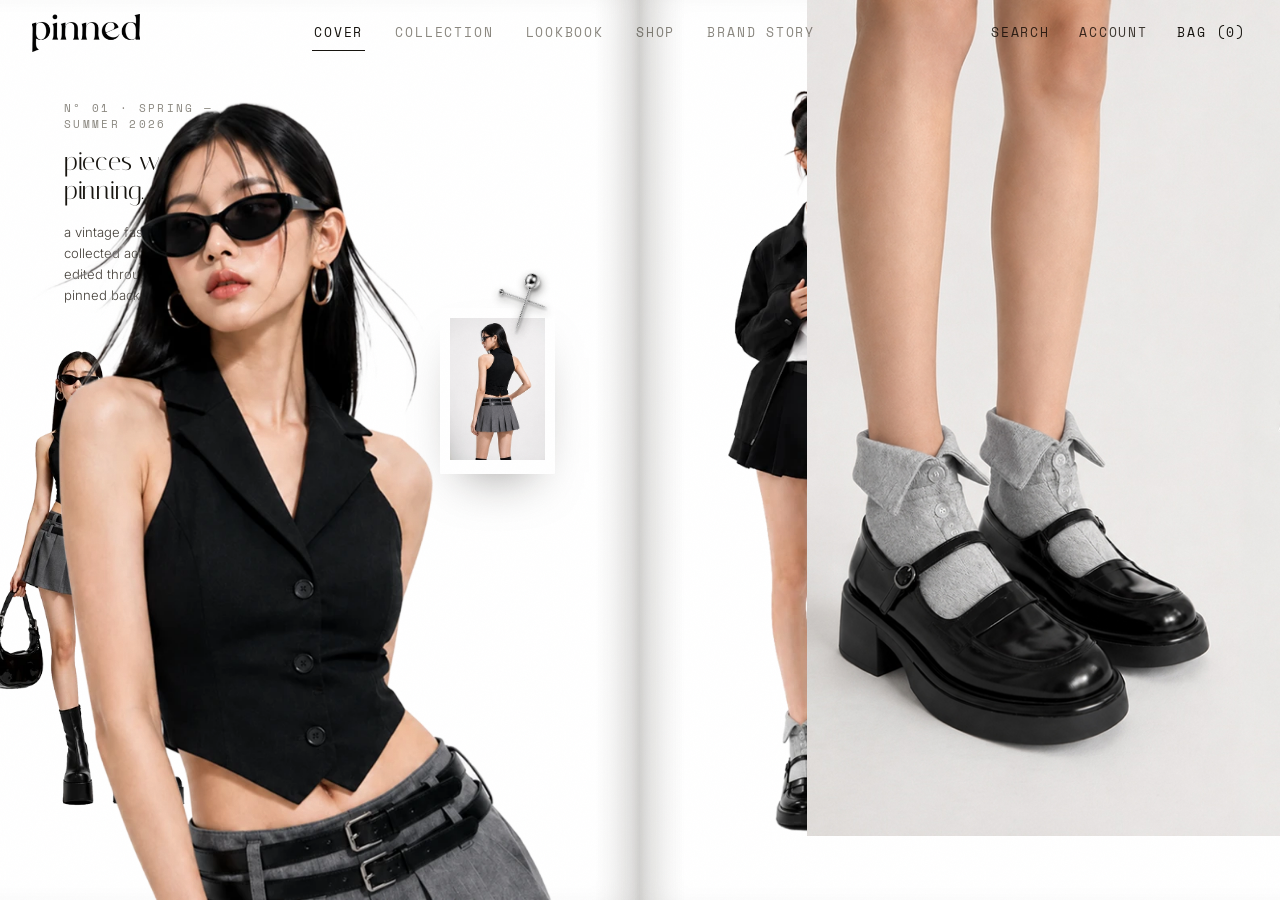
==== index.html @ 7b4a46a8 "Add "cover" GNB item, revert prev/next arrows The real gap: the cover spread (spread 0) had no GNB e" ====
<!DOCTYPE html>
<html lang="en">
<head>
  <meta charset="UTF-8" />
  <meta name="viewport" content="width=device-width, initial-scale=1.0" />
  <title>pinned — pieces worth pinning.</title>
  <meta name="description" content="pinned — a vintage fashion archive, edited for now. a book you flip through." />
  <link rel="preconnect" href="https://fonts.googleapis.com" />
  <link rel="preconnect" href="https://fonts.gstatic.com" crossorigin />
  <link href="https://fonts.googleapis.com/css2?family=Italiana&family=Inter:wght@300;400;500&family=Space+Mono:wght@400;700&display=swap" rel="stylesheet" />
  <link rel="stylesheet" href="assets/css/styles.css" />
</head>
<body>
  <div class="progress" aria-hidden="true"><span id="progressBar"></span></div>

  <!-- masthead -->
  <header class="masthead">
    <a class="wordmark" href="#" id="goCover" aria-label="pinned — home">
      <img src="assets/img/pinned%20logo%201.svg" alt="pinned" />
    </a>
    <nav class="gnb" id="gnb" aria-label="primary">
      <button data-spread="0">cover</button>
      <button data-spread="1">collection</button>
      <button data-spread="2">lookbook</button>
      <button data-spread="3">shop</button>
      <button data-spread="4">brand story</button>
    </nav>
    <div class="mast-right">
      <button class="mast-tool" id="navSearch">search</button>
      <a class="mast-tool" id="navAccount" href="login.html">account</a>
      <button class="mast-tool bag" id="openBoard" aria-haspopup="dialog">bag (<span id="boardCount">0</span>)</button>
    </div>
  </header>

  <!-- =================================================================
       THE BOOK — pages authored here in reading order, then JS builds
       them into flippable leaves (or a vertical stack on small screens).
       ================================================================= -->
  <div class="book-scroll" id="bookScroll">
    <div class="book-stage">
      <div class="book" id="book" aria-label="pinned — flip through the archive"></div>
    </div>
  </div>

  <!-- page source (moved into the book by JS) -->
  <div id="pageSource" hidden>

    <!-- P0 · inside front — now the cover content -->
    <div class="page-face cover">
      <div class="cover-split">
        <div class="cover-left">
          <p class="issue-line" id="issueLine"></p>
          <h1 class="cover-title">pieces worth pinning.</h1>
          <p class="cover-sub">a vintage fashion archive — collected across decades,
            edited through one taste, pinned back down for now.</p>
          <figure class="cover-full-shot">
            <img src="assets/img/p1_model%20shot_full.webp" alt="full look — black halter vest, pleated mini skirt, platform boots" />
          </figure>
        </div>
        <div class="cover-right">
          <figure class="cover-big-shot">
            <img src="assets/img/p1_modelshot_big.webp" alt="new arrival, close up" />
          </figure>
          <figure class="cover-back-shot">
            <img class="cover-back-pin" src="assets/img/pin.webp" alt="" aria-hidden="true" />
            <img src="assets/img/p1%20model%20shot_back.jpg" alt="back view" />
          </figure>
        </div>
      </div>

    </div>

    <!-- P1 · cover — summer collection, companion spread -->
    <div class="page-face cover">
      <div class="mag-stage">
        <figure class="mag-model-shot">
          <img src="assets/img/socks%20model_%201.webp" alt="full look — black jacket, white shirt, pleated shorts, mary jane loafers" />
        </figure>
        <figure class="mag-close-shot">
          <img src="assets/img/socks%20close%20up.jpg" alt="mary jane loafers and collar socks, detail" />
        </figure>
      </div>
    </div>

    <!-- P2 · collection — look 01 -->
    <div class="page-face collection-page">
      <figure class="collection-shot">
        <img src="assets/img/collection%20white.jpg" alt="cream ruffle blouse, black shorts, heart-pattern socks" />
      </figure>
    </div>

    <!-- P3 · collection — look 02 -->
    <div class="page-face collection-page">
      <figure class="collection-shot">
        <img src="assets/img/collection%20red.webp" alt="red cutout top, khaki cargo mini skirt, heart charm" />
      </figure>
    </div>

    <!-- P4 · look picker — hero shot + spec panel + filmstrip -->
    <div class="page-face lookbook-page">
      <div class="lookbook-hero">
        <img id="lookbookHeroImg" src="" alt="" />
      </div>
      <div class="lookbook-info">
        <div class="lookbook-kicker-row">
          <p class="kicker" id="lookbookKicker">look 01</p>
          <img class="lookbook-pin" src="assets/img/pin%202.webp" alt="" aria-hidden="true" />
        </div>
        <h2 class="lookbook-name" id="lookbookName"></h2>
        <hr class="lookbook-rule" />
        <p class="lookbook-desc" id="lookbookDesc"></p>
        <dl class="lookbook-specs">
          <div><dt>color</dt><dd id="lookbookColor"></dd></div>
          <div><dt>fabric</dt><dd id="lookbookFabric"></dd></div>
          <div><dt>size</dt><dd id="lookbookSize"></dd></div>
        </dl>
      </div>
      <div class="lookbook-filmstrip" id="lookbookFilmstrip"></div>
    </div>

    <!-- P5 · every photographed angle, laid out flat, plus the detail crops -->
    <div class="page-face lookbook-angles-page">
      <div class="lookbook-angles-row" id="lookbookAnglesRow"></div>
      <div class="lookbook-details">
        <p class="lookbook-details-heading">details</p>
        <div class="lookbook-details-row" id="lookbookDetailsRow"></div>
      </div>
    </div>

    <!-- P6 · shop — intro, filters, featured piece -->
    <div class="page-face shop-page">
      <h1 class="shop-title">shop</h1>
      <div class="shop-filters" id="shopFilters" role="tablist" aria-label="filter shop"></div>
      <div class="shop-filter-groups" id="shopFilterGroups">
        <div class="shop-filter-group" data-filter="color">
          <button class="shop-filter-group-head" type="button"><span>color</span><span class="shop-filter-toggle">+</span></button>
          <div class="shop-filter-options" id="shopColorOptions"></div>
        </div>
        <div class="shop-filter-group" data-filter="size">
          <button class="shop-filter-group-head" type="button"><span>size</span><span class="shop-filter-toggle">+</span></button>
          <div class="shop-filter-options" id="shopSizeOptions"></div>
        </div>
        <div class="shop-filter-group" data-filter="price">
          <button class="shop-filter-group-head" type="button"><span>price</span><span class="shop-filter-toggle">+</span></button>
          <div class="shop-filter-options" id="shopPriceOptions"></div>
        </div>
      </div>
    </div>

    <!-- P7 · shop grid -->
    <div class="page-face shop-grid-page">
      <div class="shop-grid" id="shopGrid"></div>
      <div class="shop-pagination" id="shopPagination"></div>
    </div>

    <!-- P8 · brand story — photo + pull quote -->
    <div class="page-face story-photo-page">
      <figure class="story-photo">
        <img src="assets/img/brand%20story%20model.webp" alt="pinned — archive, worn honestly" />
      </figure>
    </div>

    <!-- P9 · brand story — copy -->
    <div class="page-face pad">
      <p class="kicker">brand story</p>
      <p class="story-lede">PINNED는 매 시즌 서로 잘 어울리는 아이템을 골라,<br>하나의 룩으로 소개하는 패션 아카이브입니다.</p>
      <p class="story-lede">좋아하는 아이템을 모아,<br>오래 기억하고 싶은 하나의 룩으로 남깁니다.</p>
      <div class="story-tagline">
        <p>A FASHION ARCHIVE.</p>
        <p>PIECES WORTH PINNING.</p>
        <img class="story-tagline-pin" src="assets/img/pin%202.webp" alt="" aria-hidden="true" />
      </div>
    </div>

    <!-- P10 · (reserved) -->
    <div class="page-face pad"></div>

    <!-- P11 · (reserved) -->
    <div class="page-face pad"></div>

  </div>

  <!-- PRODUCT DETAIL OVERLAY -->
  <div class="overlay" id="detailOverlay" role="dialog" aria-modal="true" aria-labelledby="detailName" hidden>
    <div class="overlay-scrim" data-close></div>
    <article class="detail-card">
      <button class="overlay-close" data-close aria-label="close">×</button>
      <div class="detail-plate">
        <figure class="pinned-photo tone-fog" id="detailFigure">
          <div class="plate-fill" id="detailPlate"></div>
          <figcaption id="detailCaption"></figcaption>
        </figure>
      </div>
      <div class="detail-body">
        <p class="detail-house" id="detailHouse"></p>
        <h3 class="detail-name" id="detailName"></h3>
        <p class="detail-era" id="detailEra"></p>
        <p class="detail-note" id="detailNote"></p>
        <dl class="detail-specs" id="detailSpecs"></dl>
        <div class="detail-foot">
          <span class="detail-price" id="detailPrice"></span>
          <div class="detail-actions">
            <button class="cta pin-btn" id="detailPin">pin this piece</button>
            <button class="cta solid" id="detailBuy">buy now</button>
          </div>
        </div>
      </div>
    </article>
  </div>

  <!-- PINNED BOARD SLIDE-OVER -->
  <div class="board-panel" id="boardPanel" role="dialog" aria-modal="true" aria-label="your pinned" hidden>
    <div class="board-scrim" data-board-close></div>
    <aside class="board-sheet">
      <header class="board-header">
        <div>
          <p class="kicker">your pinned</p>
        </div>
        <button class="overlay-close" data-board-close aria-label="close board">×</button>
      </header>
      <div class="board-body" id="boardBody"></div>
      <footer class="board-footer" id="boardFooter"></footer>
    </aside>
  </div>

  <!-- SEARCH DROPDOWN -->
  <div class="search-panel" id="searchPanel" role="dialog" aria-modal="true" aria-label="search" hidden>
    <div class="search-scrim" data-search-close></div>
    <div class="search-sheet">
      <div class="search-inner">
        <div class="search-bar-row">
          <span class="search-icon" aria-hidden="true"><svg viewBox="0 0 24 24"><circle cx="10.5" cy="10.5" r="6.5" /><line x1="15.5" y1="15.5" x2="21" y2="21" /></svg></span>
          <input type="text" id="searchInput" class="search-input" placeholder="search by name, color, category…" autocomplete="off" />
          <button class="search-close" data-search-close aria-label="close search">×</button>
        </div>
        <div class="search-body" id="searchBody"></div>
      </div>
    </div>
  </div>

  <div class="toast" id="toast" role="status" aria-live="polite"></div>

  <script src="assets/js/data.js"></script>
  <script src="assets/js/silhouettes.js"></script>
  <script src="assets/js/app.js"></script>
</body>
</html>
---- assets/css/styles.css ----
/* =====================================================================
   pinned — a fashion archive you flip through
   3D page-turning book · off-white paper · blush + fog · safety pins
   ===================================================================== */

:root {
  --paper:      #ffffff;
  --paper-2:    #ffffff;
  --paper-edge: #ececec;   /* page edge / stack */
  --ink:        #17140f;
  --ink-soft:   #423d36;
  --muted:      #8b8880;
  --hair:       #d8d2c7;
  --blush:      #e7cfc9;
  --blush-deep: #c99e97;
  --fog:        #c8ccce;
  --graphite:   #6f7175;
  --silver:     #c7c9cd;

  --serif: "Italiana", "Didot", "Times New Roman", Georgia, serif;
  --sans: "Inter", system-ui, -apple-system, sans-serif;
  --mono: "Space Mono", ui-monospace, monospace;
  --ease: cubic-bezier(.22, .61, .28, 1);
}

* { box-sizing: border-box; }
html { scroll-behavior: auto; }
body {
  margin: 0;
  background: #ffffff;   /* the desk the book sits on */
  color: var(--ink);
  font-family: var(--sans);
  font-weight: 300;
  line-height: 1.5;
  -webkit-font-smoothing: antialiased;
}
body.mode-flip { overflow: hidden; height: 100vh; }

/* paper grain across the whole desk */
body::before {
  content: ""; position: fixed; inset: 0; pointer-events: none; z-index: 900;
  opacity: .5; mix-blend-mode: multiply;
  background-image: url("data:image/svg+xml,%3Csvg xmlns='http://www.w3.org/2000/svg' width='140' height='140'%3E%3Cfilter id='n'%3E%3CfeTurbulence type='fractalNoise' baseFrequency='.9' numOctaves='2' stitchTiles='stitch'/%3E%3C/filter%3E%3Crect width='100%25' height='100%25' filter='url(%23n)' opacity='.045'/%3E%3C/svg%3E");
}

a { color: inherit; text-decoration: none; }
button { font-family: inherit; cursor: pointer; }

/* ---- shared atoms ------------------------------------------------ */
.kicker { font-family: var(--mono); font-size: .6rem; letter-spacing: .26em; text-transform: uppercase; color: var(--muted); margin: 0 0 .9rem; }
.tagline { font-family: var(--serif); font-style: normal; letter-spacing: .01em; }
.body { font-size: .82rem; line-height: 1.65; color: var(--ink-soft); margin: 0 0 1rem; }
.folio-note { font-family: var(--mono); font-size: .6rem; letter-spacing: .1em; color: var(--blush-deep); margin-top: 1.2rem; }
.colo-line { font-family: var(--mono); font-size: .64rem; letter-spacing: .04em; color: var(--ink-soft); margin: .18rem 0; }
.colo-line.muted { color: var(--muted); }

/* ---- progress hairline + masthead -------------------------------- */
.progress { position: fixed; top: 0; left: 0; right: 0; height: 2px; z-index: 1000; }
.progress span { display: block; height: 100%; width: 0%; background: linear-gradient(90deg, var(--blush-deep), var(--ink)); transition: width .12s linear; }

.masthead {
  position: fixed; top: 0; left: 0; right: 0; z-index: 800;
  display: flex; align-items: center; justify-content: space-between;
  padding: .9rem clamp(1rem, 3vw, 2rem);
  mix-blend-mode: multiply; pointer-events: none;
}
.masthead a, .masthead button { pointer-events: auto; }
.wordmark { display: inline-flex; align-items: center; }
.wordmark img { height: clamp(28px, 3.4vw, 38px); width: auto; display: block; }
/* GNB — one item per spread; active follows the page you're on */
.gnb { display: flex; align-items: center; gap: clamp(1rem, 2.2vw, 2rem); }
.gnb button {
  font-family: var(--mono); font-size: .8rem; letter-spacing: .14em; text-transform: uppercase;
  background: none; border: none; padding: 8px 2px; color: var(--muted); cursor: pointer;
  border-bottom: 1px solid transparent; transition: color .3s, border-color .3s;
}
.gnb button:hover { color: var(--ink); }
.gnb button.active { color: var(--ink); border-color: var(--ink); }
.mast-right { display: flex; align-items: center; gap: clamp(1rem, 2vw, 1.8rem); }
.mast-tool {
  font-family: var(--mono); font-size: .8rem; letter-spacing: .14em; text-transform: uppercase;
  background: none; border: none; padding: 8px 2px; color: var(--ink-soft); cursor: pointer;
  border-bottom: 1px solid transparent; transition: color .3s, border-color .3s;
}
.mast-tool:hover { color: var(--ink); }
.mast-tool.bag { color: var(--ink); }
.board-count { font-variant-numeric: tabular-nums; }

/* =====================================================================
   BOOK — sticky stage + tall scroll track drive the page turns
   ===================================================================== */
.book-scroll { position: relative; width: 100%; }
.book-stage {
  position: sticky; top: 0; height: 100vh;
  display: grid; place-items: center;
  padding: 0;
}
.book {
  position: relative;
  width: 100vw;
  height: 100vh;
  perspective: 3000px;
  transform-style: preserve-3d;
}
/* spine gutter down the centre of the full-bleed spread */
.book::after {
  content: ""; position: absolute; top: 0; bottom: 0; left: 50%; width: 90px;
  transform: translateX(-50%); z-index: 60; pointer-events: none;
  background: linear-gradient(90deg, transparent, rgba(80,72,60,.07) 42%, rgba(80,72,60,.11) 50%, rgba(80,72,60,.07) 58%, transparent);
}

/* base pages sit under the leaves */
.page-base {
  position: absolute; top: 0; height: 100%; width: 50%;
  background: var(--paper); overflow: hidden; z-index: 1;
}
.page-base.left { left: 0; box-shadow: inset -30px 0 44px -34px rgba(23,20,15,.3); }
.page-base.right { right: 0; box-shadow: inset 30px 0 44px -34px rgba(23,20,15,.3); }

/* a leaf = one sheet with a front and a back, hinged at the spine */
.leaf {
  position: absolute; top: 0; left: 50%; width: 50%; height: 100%;
  transform-origin: left center;
  transform-style: preserve-3d;
  will-change: transform;
  --f: 0;
}
.leaf-face {
  position: absolute; inset: 0;
  background: var(--paper);
  overflow: hidden;
  backface-visibility: hidden;
}
.leaf-face.front { box-shadow: inset 30px 0 44px -34px rgba(23,20,15,.28); z-index: 2; }
.leaf-face.back  { transform: rotateY(180deg); box-shadow: inset -30px 0 44px -34px rgba(23,20,15,.28); }
/* shading that deepens while a page is mid-turn */
.leaf-face::after {
  content: ""; position: absolute; inset: 0; pointer-events: none; z-index: 40;
  background: linear-gradient(90deg, rgba(23,20,15,.32), transparent 34%);
}
.leaf-face.front::after { opacity: var(--f); }
.leaf-face.back::after  { background: linear-gradient(-90deg, rgba(23,20,15,.28), transparent 34%); opacity: calc(1 - var(--f)); }

/* =====================================================================
   PAGE CONTENT
   ===================================================================== */
.page-face {
  position: relative; width: 100%; height: 100%;
  padding: clamp(2rem, 5vw, 5rem) clamp(2rem, 5vw, 5.5rem);
  display: flex; flex-direction: column; justify-content: center;
}
.page-face.pad { justify-content: center; }
/* keep copy from stretching across a full half-screen page */
.page-face.pad > * { max-width: 34rem; }
.body, .cover-sub, .lede { max-width: 42ch; }

/* collection — full-bleed look photo, one per page.
   flush to the outer screen edge; a small inset only on the spine side
   so the photo doesn't crowd the book's centre fold. */
.page-face.collection-page { padding: 0; justify-content: flex-start; }
.collection-shot { margin: 0; width: 100%; height: 100%; overflow: hidden; }
.collection-shot img { width: 100%; height: 100%; object-fit: cover; object-position: center 15%; display: block; }

.page-base.right .collection-page,
.leaf-face.front .collection-page { padding-left: clamp(2rem, 6vw, 4rem); }
.page-base.left .collection-page,
.leaf-face.back .collection-page { padding-right: clamp(1rem, 3vw, 2.25rem); }

/* imprint (inside front) */
.imprint { justify-content: center; align-items: flex-start; gap: .5rem; }
.imprint-mark { margin-bottom: 1.4rem; position: relative; height: 30px; }
.imprint-lede { font-family: var(--serif); font-size: clamp(1.6rem, 3vw, 2.3rem); line-height: 1.1; margin: .6rem 0 1.4rem; }

/* cover */
.cover { justify-content: flex-start; padding-top: calc(clamp(2rem, 5vw, 5rem) + 1.3rem); }
.issue-line { font-family: var(--mono); font-size: .66rem; letter-spacing: .22em; text-transform: uppercase; color: var(--muted); margin: 0 0 .9rem; }
.cover-title { font-family: var(--serif); font-style: normal; font-weight: 400; font-size: clamp(1.7rem, 2.8vw, 2.3rem); line-height: 1.15; letter-spacing: -.01em; margin: 0; }
.tagline { font-size: clamp(.95rem, 1.4vw, 1.1rem); color: var(--ink-soft); }
.cover .tagline { margin: .4rem 0 1rem; }
.cover-sub { max-width: 34ch; color: var(--ink-soft); line-height: 1.6; font-size: .82rem; margin: 1rem 0 1.2rem; }
.cover-stage { margin: 1rem 0 1.6rem; min-height: 0; }
.cover-turn { font-family: var(--mono); font-size: .64rem; letter-spacing: .18em; text-transform: uppercase; color: var(--ink); }

/* left cover page — text + full look on the left, big close-up + back view on the right */
.cover-split { display: flex; gap: 1.2rem; flex: 1; min-height: 0; margin-top: 1rem; }
.cover-left { display: flex; flex-direction: column; width: 34%; flex: none; min-height: 0; }
.cover-left .cover-title { font-size: clamp(1.4rem, 2vw, 1.8rem); }
.cover-left .cover-full-shot { margin-top: 1rem; margin-left: -6rem; flex: 1; min-height: 0; align-self: flex-start; width: auto; aspect-ratio: 315 / 662; }
.cover-full-shot img { width: 100%; height: 100%; object-fit: cover; display: block; }

.cover-right { position: relative; flex: 1; min-height: 0; min-width: 0; display: flex; justify-content: flex-end; }
.cover-big-shot {
  z-index: 7; flex: 0 1 auto; width: auto; aspect-ratio: 646 / 995;
  height: calc(100% + clamp(2rem, 5vw, 5rem));
  margin: 0 calc(-1 * clamp(2rem, 5vw, 5.5rem) + 5.5rem) calc(-1 * clamp(2rem, 5vw, 5rem)) 0;
}
.cover-big-shot img { width: 100%; height: 100%; object-fit: cover; object-position: center top; display: block; }

.cover-back-shot {
  position: absolute; z-index: 6; top: 26%; right: -6%; width: 36%;
  background: #fff; padding: 10px 10px 14px; border-radius: 1px;
  box-shadow: 0 24px 50px -26px rgba(23,20,15,.5);
}
.cover-back-shot img { width: 100%; height: auto; display: block; }
.cover-back-shot img.cover-back-pin {
  position: absolute; z-index: 1; top: -2rem; left: 73%; width: 3rem; height: auto;
  transform: translateX(-50%) rotate(-14deg);
  filter: drop-shadow(0 4px 4px rgba(23,20,15,.45));
}

/* right-page companion spread — "summer collection" */
.mag-stage {
  position: relative; flex: 1; min-height: 0; min-width: 0;
  margin-top: calc(-1 * (clamp(2rem, 5vw, 5rem) + 1.3rem));
  display: flex; align-items: flex-end; gap: 1.6rem;
}
.mag-model-shot { margin: 0 0 0 1.5rem; height: 100%; min-height: 0; width: auto; aspect-ratio: 250 / 867; flex: none; }
.mag-model-shot img { width: 90%; height: 100%; object-fit: contain; object-position: bottom; display: block; }
.mag-close-shot {
  position: absolute; z-index: 2; top: 0; right: calc(-1 * clamp(2rem, 5vw, 5.5rem)); margin: 0;
  height: 100%; min-height: 0; width: auto; aspect-ratio: 491 / 867;
}
.mag-close-shot img { width: 100%; height: 100%; object-fit: cover; object-position: top; display: block; }

.tagline.big { font-size: clamp(2rem, 4.6vw, 3.4rem); line-height: 1.02; font-style: normal; }
.tagline.big em { font-style: normal; color: var(--blush-deep); }

/* manifesto */
.lede { font-family: var(--serif); font-size: clamp(1.3rem, 2.8vw, 2rem); line-height: 1.15; font-weight: 400; margin: 0 0 1.1rem; }
.page-head { font-family: var(--serif); font-weight: 400; font-size: clamp(1.35rem, 2.8vw, 2rem); line-height: 1.12; margin: 0 0 1rem; max-width: 16ch; }
.keywords { list-style: none; padding: 0; margin: 1.2rem 0 0; display: flex; flex-wrap: wrap; gap: .4rem; }
.keywords li { font-family: var(--mono); font-size: .58rem; letter-spacing: .1em; text-transform: uppercase; color: var(--ink-soft); border: 1px solid var(--hair); border-radius: 100px; padding: .3rem .6rem; }
.look-legend { font-family: var(--mono); font-size: .6rem; letter-spacing: .08em; color: var(--muted); display: flex; align-items: center; gap: .5rem; margin-top: 1.4rem; }
.dot-legend { width: 9px; height: 9px; border-radius: 50%; background: var(--blush-deep); box-shadow: 0 0 0 4px rgba(201,158,151,.25); }

/* =====================================================================
   PLATES (silhouette "photos")
   ===================================================================== */
.pinned-photo { position: relative; margin: 0; border-radius: 2px; overflow: hidden; aspect-ratio: 3/4; background: var(--fog); box-shadow: 0 18px 44px -26px rgba(23,20,15,.5); }
.pinned-photo.full { aspect-ratio: auto; height: 100%; }
.plate-fill { position: absolute; inset: 0; display: grid; place-items: center; }
.plate-svg { width: 76%; height: 84%; }
.plate-svg path, .plate-svg rect { fill: currentColor; }

/* real product photography, where we have it */
.photo-real { background: var(--paper); }
.pinned-photo.photo-real::after { display: none; }
.plate-fill.photo img { position: absolute; inset: 0; width: 100%; height: 100%; object-fit: contain; display: block; }
.pinned-photo.photo-real.full .plate-fill.photo img { object-fit: contain; object-position: center center; }

.tone-blush   { background: linear-gradient(150deg, #f3e2de, #e7cfc9 60%, #d9b7b0); color: #b98d86; }
.tone-fog     { background: linear-gradient(150deg, #dfe2e3, #c8ccce 60%, #aeb3b6); color: #7d8286; }
.tone-graphite{ background: linear-gradient(150deg, #b9bbbd, #8f9295 55%, #63666a); color: #3f4246; }
.tone-ink     { background: linear-gradient(150deg, #4c4a49, #262523 55%, #131211); color: #0b0a09; }

.pinned-photo::after {
  content: ""; position: absolute; inset: 0; pointer-events: none; z-index: 2;
  background: radial-gradient(120% 90% at 30% 12%, rgba(255,255,255,.28), transparent 55%);
  mix-blend-mode: screen;
}
.pinned-photo figcaption {
  position: absolute; left: 9px; bottom: 8px; z-index: 5;
  font-family: var(--mono); font-size: .56rem; letter-spacing: .03em; color: var(--paper-2);
  background: rgba(23,20,15,.42); backdrop-filter: blur(2px); padding: 3px 6px; border-radius: 2px; max-width: 88%;
}

/* plates page (two stacked) */
.plates-page { padding: clamp(1.4rem, 3vw, 2.4rem); }
.plates-page .pinned-photo { position: absolute; }
.plates-page .pinned-photo:first-of-type { width: 58%; top: 12%; left: 10%; }
.plates-page .pinned-photo.offset { width: 50%; right: 8%; bottom: 10%; z-index: 4; }

/* lookbook-page: hero shot + spec panel + filmstrip picker */
.lookbook-page {
  position: relative; padding: clamp(1.2rem, 2.6vw, 2rem);
  display: grid; grid-template-columns: 1.15fr 1fr; grid-template-rows: 1fr clamp(300px, 42vh, 430px);
  column-gap: clamp(1rem, 3vw, 2rem); row-gap: 1rem;
}
.lookbook-hero { grid-column: 1; grid-row: 1; position: relative; min-height: 0; display: flex; align-items: center; justify-content: center; }
.lookbook-hero img { height: 100%; width: auto; max-width: 100%; object-fit: contain; }

.lookbook-info { grid-column: 2; grid-row: 1; display: flex; flex-direction: column; justify-content: center; gap: 1.1rem; padding: 0 .4rem 0 0; }
.lookbook-kicker-row { display: flex; align-items: center; gap: .5rem; }
.lookbook-info .kicker { margin: 0; font-size: .72rem; }
.lookbook-kicker-row img.lookbook-pin { width: 2.6rem; height: auto; max-width: none; transform: rotate(-12deg); filter: drop-shadow(0 2px 3px rgba(23,20,15,.3)); pointer-events: none; }
.lookbook-name { font-family: var(--serif); font-style: normal; font-weight: 400; font-size: clamp(2.1rem, 4vw, 2.8rem); line-height: 1.12; color: var(--ink); margin: 0; }
.lookbook-rule { border: none; border-top: 1px solid var(--hair); margin: 0; width: 3rem; }
.lookbook-desc { font-size: 1rem; line-height: 1.7; color: var(--ink-soft); max-width: 36ch; margin: 0; }
.lookbook-specs { display: flex; flex-direction: column; gap: .6rem; margin: 0; }
.lookbook-specs > div { display: flex; gap: .8rem; align-items: baseline; }
.lookbook-specs dt { font-family: var(--mono); font-size: .64rem; letter-spacing: .16em; text-transform: uppercase; color: var(--muted); width: 4.4rem; flex: none; margin: 0; }
.lookbook-specs dd { font-family: var(--mono); font-size: .76rem; letter-spacing: .06em; text-transform: uppercase; color: var(--ink-soft); margin: 0; }
.lookbook-filmstrip { grid-column: 1 / -1; grid-row: 2; display: flex; gap: .6rem; min-height: 0; }
.lookbook-filmstrip-item {
  flex: 1; position: relative; height: 100%; padding: 0; overflow: hidden; cursor: pointer;
  background: none; border: none; transition: opacity .25s;
  opacity: .55;
}
.lookbook-filmstrip-item:hover { opacity: .8; }
.lookbook-filmstrip-item.is-active { opacity: 1; }
.lookbook-filmstrip-item img { width: 100%; height: 100%; object-fit: contain; object-position: center 6%; display: block; }
.lookbook-filmstrip-num {
  position: absolute; top: 28%; left: 6px; z-index: 2;
  font-family: var(--mono); font-size: .68rem; letter-spacing: .06em; color: var(--ink-soft);
}

/* lookbook-angles-page: every photographed angle laid out flat, no drag */
.lookbook-angles-page { display: flex; flex-direction: column; padding: clamp(1.2rem, 2.6vw, 2rem); gap: 1rem; }
.lookbook-angles-row { flex: 1; display: flex; min-height: 0; }
.lookbook-angle-item {
  flex: 1; min-width: 0; display: flex; flex-direction: column; align-items: center; justify-content: flex-end;
  padding: 0 .3rem;
}
.lookbook-angle-item img { max-height: 92%; width: auto; max-width: 100%; object-fit: contain; margin-bottom: .6rem; }
.lookbook-angle-label { font-family: var(--mono); font-size: .6rem; letter-spacing: .14em; text-transform: uppercase; color: var(--muted); }

/* detail crops — zoomed-in reframes of the same photos (no separate
   macro shoot yet), one small square per garment detail */
.lookbook-details { display: flex; flex-direction: column; gap: .7rem; }
.lookbook-details-heading {
  font-family: var(--mono); font-size: .6rem; letter-spacing: .16em; text-transform: uppercase;
  color: var(--muted); margin: 0; border-top: 1px solid var(--hair); padding-top: .9rem;
}
.lookbook-details-row { display: flex; gap: .7rem; }
.lookbook-detail-item { flex: 1; min-width: 0; display: flex; flex-direction: column; gap: .4rem; }
.lookbook-detail-crop { position: relative; aspect-ratio: 1/1; overflow: hidden; background: var(--paper-edge); }
.lookbook-detail-crop img { position: absolute; width: 100%; height: 100%; object-fit: cover; }
.lookbook-detail-label { font-family: var(--sans); font-size: .74rem; letter-spacing: .01em; color: var(--ink); text-align: center; }

/* caption deliberately breaks past the photo frame's edge, overlapping the boundary */
.hero-vcaption.break-frame {
  position: static; z-index: 9; margin: 0 0 0 -3.5rem; align-self: flex-start;
  writing-mode: vertical-rl; text-orientation: mixed;
  font-family: var(--serif); font-style: normal; font-weight: 400;
  font-size: .88rem; line-height: 1.45; letter-spacing: .01em;
  color: rgba(23, 20, 15, .82);
  background: none; padding: 0; max-width: none;
  pointer-events: none;
}


/* =====================================================================
   BRAND STORY spread
   ===================================================================== */
.story-photo-page { padding: clamp(1.2rem, 2.6vw, 2rem); }
.story-photo { flex: 1; min-height: 0; margin: 0; }
.story-photo img { width: 100%; height: 100%; object-fit: cover; object-position: center 25%; display: block; }
.story-lede { font-family: var(--serif); font-size: 1.4rem; color: var(--ink-soft); line-height: 1.5; margin: 0 0 1.8rem; max-width: 34ch; }
.story-tagline { position: relative; margin: 1rem 0 1.8rem; width: fit-content; }
.story-tagline p {
  font-family: var(--mono); font-size: 1.05rem; letter-spacing: .08em; text-transform: uppercase;
  color: var(--ink); margin: 0 0 .35rem;
}
.story-tagline-pin { position: absolute; right: -46px; bottom: -14px; width: 64px; height: auto; transform: rotate(-14deg); }

/* =====================================================================
   SHOP — left page (intro, filters, featured piece)
   ===================================================================== */
.shop-page { display: flex; flex-direction: column; padding: clamp(1.2rem, 2.6vw, 2rem); }
.shop-title { font-family: var(--sans); font-weight: 600; font-size: clamp(1.8rem, 3.4vw, 2.4rem); letter-spacing: .02em; text-transform: uppercase; margin: 1.4rem 0 1.2rem; }

.shop-filters { display: flex; flex-direction: column; gap: .55rem; }
.shop-filter {
  display: flex; justify-content: space-between; align-items: center; width: 100%;
  background: none; border: none; padding: .3rem 0; cursor: pointer; text-align: left;
  font-family: var(--sans); font-size: .9rem; letter-spacing: .04em; text-transform: uppercase; color: var(--ink-soft);
}
.shop-filter .count { font-family: var(--mono); color: var(--muted); }
.shop-filter.active { color: var(--ink); font-weight: 600; }
.shop-filter:hover { color: var(--ink); }

.shop-filter-groups { display: flex; flex-direction: column; margin-top: 1.3rem; border-top: 1px solid var(--hair); }
.shop-filter-group { border-bottom: 1px solid var(--hair); }
.shop-filter-group-head {
  display: flex; justify-content: space-between; align-items: center; width: 100%;
  background: none; border: none; padding: .75rem 0; cursor: pointer;
  font-family: var(--mono); font-size: .78rem; letter-spacing: .1em; text-transform: uppercase; color: var(--ink-soft);
}
.shop-filter-group-head:hover { color: var(--ink); }
.shop-filter-group.open .shop-filter-group-head { color: var(--ink); }
.shop-filter-options { max-height: 0; overflow: hidden; transition: max-height .45s var(--ease); }
.shop-filter-options-inner { display: flex; flex-direction: column; gap: .5rem; padding-bottom: .8rem; }
.shop-filter-option {
  display: flex; align-items: center; gap: .6rem; cursor: pointer;
  font-family: var(--sans); font-size: .82rem; letter-spacing: .02em; color: var(--ink-soft);
}
.shop-filter-option:hover { color: var(--ink); }
.shop-filter-option input { accent-color: var(--ink); width: .9rem; height: .9rem; cursor: pointer; }

/* =====================================================================
   SHOP — right page (grid)
   ===================================================================== */
.shop-grid-page { display: flex; flex-direction: column; padding: clamp(1.2rem, 2.6vw, 2rem); }

.shop-grid { flex: 1; display: grid; grid-template-columns: repeat(2, 1fr); grid-template-rows: repeat(2, 1fr); gap: 2.2rem 1.8rem; min-height: 0; margin-top: 1.4rem; }
.shop-pagination { display: flex; justify-content: center; align-items: center; gap: .9rem; margin-top: 1rem; }
.shop-page-btn {
  font-family: var(--mono); font-size: .68rem; letter-spacing: .04em; background: none; border: none;
  color: var(--muted); cursor: pointer; padding: .2rem .1rem;
}
.shop-page-btn.active { color: var(--ink); font-weight: 600; text-decoration: underline; text-underline-offset: 3px; }
.shop-page-btn:hover { color: var(--ink); }
.shop-page-btn[disabled] { opacity: .3; cursor: default; }
.shop-item {
  position: relative; height: 100%; min-height: 0; display: flex; flex-direction: column;
  cursor: pointer; background: none; border: none; padding: 0; text-align: left; transition: transform .35s var(--ease);
}
.shop-item:hover { transform: translateY(-3px); }
.shop-item .pinned-photo { flex: 1; min-height: 0; aspect-ratio: auto; background: var(--paper-edge); box-shadow: none; border-radius: 0; }
.shop-item .pinned-photo .plate-fill { inset: 6%; }
.shop-item-meta { flex: none; margin-top: .5rem; }
.shop-item-name { font-family: var(--mono); font-size: .68rem; letter-spacing: .06em; text-transform: uppercase; color: var(--ink); margin: 0 0 .2rem; }
.shop-item-price { font-family: var(--mono); font-size: .68rem; color: var(--ink-soft); margin: 0; }
.shop-item-pin {
  position: absolute; top: 8px; right: 8px; z-index: 7; width: 40px; height: 40px; border-radius: 50%;
  background: rgba(244,241,234,.9); border: none; display: grid; place-items: center;
  color: var(--ink-soft); transition: all .25s var(--ease);
}
.shop-item-pin img { width: 26px; height: 26px; display: block; object-fit: contain; }
.shop-item-pin:hover { transform: scale(1.1); }

/* =====================================================================
   CTA buttons
   ===================================================================== */
.cta { font-family: var(--mono); font-size: .6rem; letter-spacing: .14em; text-transform: uppercase; background: transparent; color: var(--ink); border: 1px solid var(--ink); border-radius: 100px; padding: .6rem 1rem; transition: all .28s var(--ease); align-self: flex-start; }
.cta:hover { background: var(--ink); color: var(--paper); }
.cta.solid { background: var(--ink); color: var(--paper); }
.cta.solid:hover { background: var(--ink-soft); }
.cta.feature-cta { margin-top: .4rem; }
.cta.pin-btn.pinned { background: var(--blush); border-color: var(--blush-deep); color: var(--ink); }

/* =====================================================================
   OVERLAY + BOARD + TOAST (shared, viewport-fixed)
   ===================================================================== */
.overlay { position: fixed; inset: 0; z-index: 1100; display: grid; place-items: center; padding: 1.2rem; }
.overlay[hidden] { display: none; }
.overlay-scrim { position: absolute; inset: 0; background: rgba(23,20,15,.5); backdrop-filter: blur(4px); }
.detail-card { position: relative; z-index: 2; width: min(860px, 96vw); max-height: 92vh; overflow: auto; background: var(--paper-2); border-radius: 4px; display: grid; grid-template-columns: .85fr 1.15fr; box-shadow: 0 40px 100px -30px rgba(0,0,0,.6); animation: rise .5s var(--ease); }
@keyframes rise { from { opacity: 0; transform: translateY(20px); } to { opacity: 1; transform: none; } }
.overlay-close { position: absolute; top: 10px; right: 12px; z-index: 5; width: 34px; height: 34px; border-radius: 50%; background: rgba(244,241,234,.8); border: none; font-size: 1.3rem; line-height: 1; color: var(--ink); }
.overlay-close:hover { background: var(--ink); color: var(--paper); }
.detail-plate { padding: 1.2rem; }
.detail-plate .pinned-photo { aspect-ratio: 3/4; height: 100%; }
.detail-body { padding: clamp(1.4rem, 3vw, 2.4rem); display: flex; flex-direction: column; }
.detail-house { font-family: var(--mono); font-size: .68rem; letter-spacing: .16em; text-transform: uppercase; color: var(--ink-soft); margin: 0 0 .5rem; }
.detail-name { font-family: var(--serif); font-weight: 400; font-size: clamp(1.5rem, 3vw, 2.1rem); margin: 0 0 .3rem; line-height: 1.1; }
.detail-era { font-family: var(--mono); font-size: .76rem; color: var(--ink-soft); margin: 0 0 1.2rem; }
.detail-note { font-family: var(--serif); font-style: normal; font-size: 1rem; color: var(--ink-soft); line-height: 1.6; margin: 0 0 1.4rem; max-width: 42ch; }
.detail-specs { display: grid; grid-template-columns: auto 1fr; gap: .4rem 1rem; margin: 0 0 1.6rem; }
.detail-specs dt { font-family: var(--mono); font-size: .68rem; letter-spacing: .1em; text-transform: uppercase; color: var(--ink-soft); }
.detail-specs dd { margin: 0; font-size: .92rem; color: var(--ink); }
.detail-foot { margin-top: auto; display: flex; justify-content: space-between; align-items: center; gap: 1rem; flex-wrap: wrap; padding-top: 1rem; border-top: 1px solid var(--hair); }
.detail-price { font-family: var(--mono); font-weight: 700; font-size: 1.5rem; letter-spacing: -.01em; color: var(--ink); }
.detail-actions { display: flex; gap: .6rem; }

.board-panel { position: fixed; inset: 0; z-index: 1200; }
.board-panel[hidden] { display: none; }
.board-scrim { position: absolute; inset: 0; background: rgba(23,20,15,.5); backdrop-filter: blur(4px); }
.board-sheet { position: absolute; top: 0; right: 0; bottom: 0; width: min(440px, 92vw); background: var(--paper); box-shadow: -30px 0 80px -30px rgba(0,0,0,.5); display: flex; flex-direction: column; animation: slideIn .45s var(--ease); }
@keyframes slideIn { from { transform: translateX(100%); } to { transform: none; } }
.board-header { display: flex; justify-content: space-between; align-items: flex-start; padding: 1.6rem 1.6rem 1.2rem; border-bottom: 1px solid var(--hair); }
.board-header .overlay-close { position: static; }
.board-body { flex: 1; overflow-y: auto; padding: 1.2rem 1.6rem; }
.board-footer { padding: 1.2rem 1.6rem; border-top: 1px solid var(--hair); }
.board-empty { text-align: center; color: var(--muted); font-family: var(--mono); font-size: .74rem; padding: 3rem 1rem; line-height: 1.8; }
.board-row { display: grid; grid-template-columns: 64px 1fr auto; gap: 1rem; align-items: start; padding: 1rem 0; border-bottom: 1px solid var(--hair); }
.board-thumb { width: 64px; aspect-ratio: 3/4; border-radius: 2px; overflow: hidden; position: relative; }
.board-info h4 { font-family: var(--serif); font-weight: 400; font-size: 1.05rem; margin: 0 0 .3rem; }
.board-info p { font-family: var(--mono); font-size: .74rem; letter-spacing: .04em; text-transform: uppercase; color: var(--ink-soft); margin: 0; }
.board-info .board-meta { margin-bottom: .6rem; }
.board-qty { display: flex; align-items: center; gap: .7rem; }
.qty-btn {
  width: 26px; height: 26px; border-radius: 50%; border: 1px solid var(--hair); background: none;
  color: var(--ink); font-family: var(--mono); font-size: .9rem; line-height: 1; display: grid; place-items: center;
}
.qty-btn:hover { border-color: var(--ink); }
.qty-val { font-family: var(--mono); font-size: .85rem; color: var(--ink); min-width: 1.2ch; text-align: center; }
.board-row-side { display: flex; flex-direction: column; align-items: flex-end; gap: .6rem; }
.board-row-side .bprice { font-family: var(--mono); font-weight: 700; font-size: 1rem; color: var(--ink); margin: 0; }
.board-remove { background: none; border: none; color: var(--ink-soft); font-size: .72rem; font-family: var(--mono); letter-spacing: .04em; text-transform: uppercase; text-decoration: underline; text-underline-offset: 3px; }
.board-remove:hover { color: var(--ink); }

.board-summary { margin-bottom: 1rem; }
.board-summary-row {
  display: flex; justify-content: space-between; font-family: var(--mono); font-size: .8rem;
  letter-spacing: .02em; text-transform: uppercase; color: var(--ink-soft); padding: .3rem 0;
}
.board-total { display: flex; justify-content: space-between; align-items: baseline; margin: .6rem 0 1rem; padding-top: .8rem; border-top: 1px solid var(--hair); }
.board-total .lbl { font-family: var(--mono); font-size: .72rem; letter-spacing: .1em; text-transform: uppercase; color: var(--muted); }
.board-total .val { font-family: var(--mono); font-weight: 700; font-size: 1.4rem; color: var(--ink); }
.board-continue {
  display: block; width: 100%; text-align: center; margin-top: .8rem; background: none; border: none;
  font-family: var(--mono); font-size: .74rem; letter-spacing: .04em; text-transform: uppercase;
  color: var(--ink-soft); text-decoration: underline; text-underline-offset: 3px;
}
.board-continue:hover { color: var(--ink); }
.login-card .board-continue { margin-top: 1.6rem; }

/* =====================================================================
   SEARCH dropdown
   ===================================================================== */
.search-panel { position: fixed; inset: 0; z-index: 1200; }
.search-panel[hidden] { display: none; }
.search-scrim { position: absolute; inset: 0; background: rgba(23,20,15,.5); backdrop-filter: blur(4px); }
.search-sheet {
  position: absolute; top: 0; left: 0; right: 0; max-height: 88vh; overflow-y: auto;
  background: var(--paper); box-shadow: 0 30px 80px -30px rgba(0,0,0,.5); animation: slideDown .35s var(--ease);
}
@keyframes slideDown { from { transform: translateY(-14px); opacity: 0; } to { transform: none; opacity: 1; } }
.search-inner { max-width: 960px; margin: 0 auto; padding: 1.4rem 1.6rem 2.4rem; }
.search-bar-row { display: flex; align-items: center; gap: .8rem; border-bottom: 1px solid var(--ink); padding-bottom: .7rem; }
.search-icon { flex: none; display: grid; place-items: center; color: var(--ink-soft); }
.search-icon svg { width: 19px; height: 19px; fill: none; stroke: currentColor; stroke-width: 1.8; stroke-linecap: round; }
.search-input { flex: 1; border: none; background: none; padding: .3rem 0; font-family: var(--serif); font-size: 1.4rem; color: var(--ink); }
.search-input::placeholder { color: var(--muted); font-family: var(--sans); font-size: 1rem; }
.search-input:focus { outline: none; }
.search-close {
  flex: none; position: static; width: 30px; height: 30px; border-radius: 50%;
  background: none; border: none; font-size: 1.2rem; line-height: 1; color: var(--ink-soft);
  display: grid; place-items: center; transition: all .2s var(--ease);
}
.search-close:hover { color: var(--ink); background: var(--paper-edge); }
.search-body { padding-top: 1.4rem; }
.search-count { font-family: var(--mono); font-size: .62rem; letter-spacing: .1em; text-transform: uppercase; color: var(--muted); margin: 0 0 1rem; }
.search-results-grid { display: grid; grid-template-columns: repeat(auto-fill, minmax(150px, 1fr)); gap: 1.6rem 1.2rem; }
.search-result { appearance: none; background: none; border: none; padding: 0; width: 100%; text-align: left; cursor: pointer; font: inherit; color: inherit; display: flex; flex-direction: column; gap: .5rem; }
.search-result:hover .search-result-name { text-decoration: underline; text-underline-offset: 3px; }
.search-result-photo { aspect-ratio: 3/4; background: var(--paper-edge); box-shadow: none; border-radius: 2px; }
.search-result-photo .plate-fill { inset: 6%; }
.search-result-name { font-family: var(--mono); font-size: .68rem; letter-spacing: .04em; text-transform: uppercase; color: var(--ink); margin: 0; }
.search-result-price { font-family: var(--mono); font-size: .68rem; color: var(--ink-soft); margin: 0; }

/* =====================================================================
   ACCOUNT / LOGIN
   ===================================================================== */
.login-page-main { min-height: 100vh; display: flex; align-items: center; justify-content: center; padding: 6rem 1.5rem 3rem; }
.login-card {
  position: relative; z-index: 2; width: min(400px, 92vw); background: var(--paper-2);
  border-radius: 4px; padding: clamp(1.8rem, 4vw, 2.6rem);
  animation: rise .5s var(--ease);
}
.login-card .kicker { font-size: .72rem; margin-bottom: .7rem; }
.login-card .page-head { font-size: 1.9rem; margin-bottom: 1.5rem; }
.login-form { display: flex; flex-direction: column; gap: 1.2rem; }
.login-form label {
  display: flex; flex-direction: column; gap: .5rem; font-family: var(--mono); font-size: .74rem;
  letter-spacing: .1em; text-transform: uppercase; color: var(--ink-soft);
}
.login-form input {
  font-family: var(--sans); font-size: 1.1rem; color: var(--ink); background: none;
  border: none; border-bottom: 1px solid var(--hair); padding: .6rem 0; transition: border-color .2s var(--ease);
}
.login-form input:focus { outline: none; border-color: var(--ink); }
.password-field { position: relative; display: flex; align-items: center; }
.password-field input { flex: 1; padding-right: 1.8rem; }
.password-toggle {
  position: absolute; right: 0; background: none; border: none; color: var(--muted);
  cursor: pointer; display: grid; place-items: center; padding: 0;
}
.password-toggle:hover { color: var(--ink); }
.password-toggle svg { width: 18px; height: 18px; fill: none; stroke: currentColor; stroke-width: 1.6; stroke-linecap: round; stroke-linejoin: round; }
.login-links { display: flex; justify-content: center; align-items: center; gap: .6rem; margin-top: 1.1rem; }
.login-links button {
  background: none; border: none; font-family: var(--mono); font-size: .74rem;
  color: var(--ink-soft); cursor: pointer; padding: 0;
}
.login-links button:hover { color: var(--ink); text-decoration: underline; text-underline-offset: 3px; }
.login-links-sep { color: var(--hair); font-size: .74rem; }
.login-note { font-family: var(--mono); font-size: .74rem; line-height: 1.7; color: var(--ink-soft); margin: .4rem 0 0; }
.login-signed-in .body { margin-bottom: 1.4rem; }
.login-signed-in strong { color: var(--ink); }

.login-divider { display: flex; align-items: center; gap: .8rem; margin: 1.5rem 0; }
.login-divider::before, .login-divider::after { content: ""; flex: 1; height: 1px; background: var(--hair); }
.login-divider span { font-family: var(--mono); font-size: .68rem; letter-spacing: .1em; text-transform: uppercase; color: var(--muted); }

.social-login { display: flex; flex-direction: column; gap: .7rem; }
.social-btn {
  display: flex; align-items: center; justify-content: center; gap: .6rem; width: 100%;
  padding: .75rem 1rem; border-radius: 4px; border: 1px solid var(--hair); background: var(--paper);
  font-family: var(--sans); font-size: .92rem; font-weight: 500; color: var(--ink); cursor: pointer;
  transition: filter .2s var(--ease);
}
.social-btn:hover { filter: brightness(0.96); }
.social-btn svg { width: 18px; height: 18px; flex: none; }
.social-google { background: #fff; border: 1px solid #dadce0; color: #3c4043; }
.social-kakao { background: #FEE500; border: none; color: #191919; }
.social-naver { background: #03C75A; border: none; color: #fff; }
.social-naver .social-icon { display: inline-flex; width: 18px; height: 18px; align-items: center; justify-content: center; font-weight: 700; font-size: .95rem; }

.toast { position: fixed; left: 50%; bottom: 74px; transform: translateX(-50%) translateY(20px); z-index: 1300; background: var(--ink); color: var(--paper); font-family: var(--mono); font-size: .68rem; letter-spacing: .06em; padding: .65rem 1.1rem; border-radius: 100px; opacity: 0; pointer-events: none; transition: all .35s var(--ease); }
.toast.show { opacity: 1; transform: translateX(-50%) translateY(0); }

/* =====================================================================
   SCROLL MODE (mobile / reduced motion) — plain vertical spreads
   ===================================================================== */
body.mode-scroll #pageSource { display: block !important; }
body.mode-scroll .book-scroll, body.mode-scroll .book-ui { display: none; }
body.mode-scroll #pageSource {
  max-width: 640px; margin: 0 auto; padding: 4.5rem 1rem 3rem;
}
body.mode-scroll .page-face {
  position: relative; height: auto; min-height: 78vh;
  background: var(--paper); border-radius: 3px; margin-bottom: 1.1rem;
  box-shadow: 0 20px 44px -30px rgba(60,54,45,.5);
  padding: clamp(1.6rem, 6vw, 2.4rem);
}
body.mode-scroll .plates-page { min-height: 90vh; }
body.mode-scroll .plates-page .pinned-photo:first-of-type { width: 72%; }
body.mode-scroll .plates-page .pinned-photo.offset { width: 60%; }
body.mode-scroll .story-photo-page { min-height: 80vh; }
body.mode-scroll .archive-wall { height: auto; max-height: none; overflow: visible; }

@media (max-width: 640px) {
  .mast-issue { display: none; }
}

@media (prefers-reduced-motion: reduce) {
  .cover-turn { animation: none; }
}
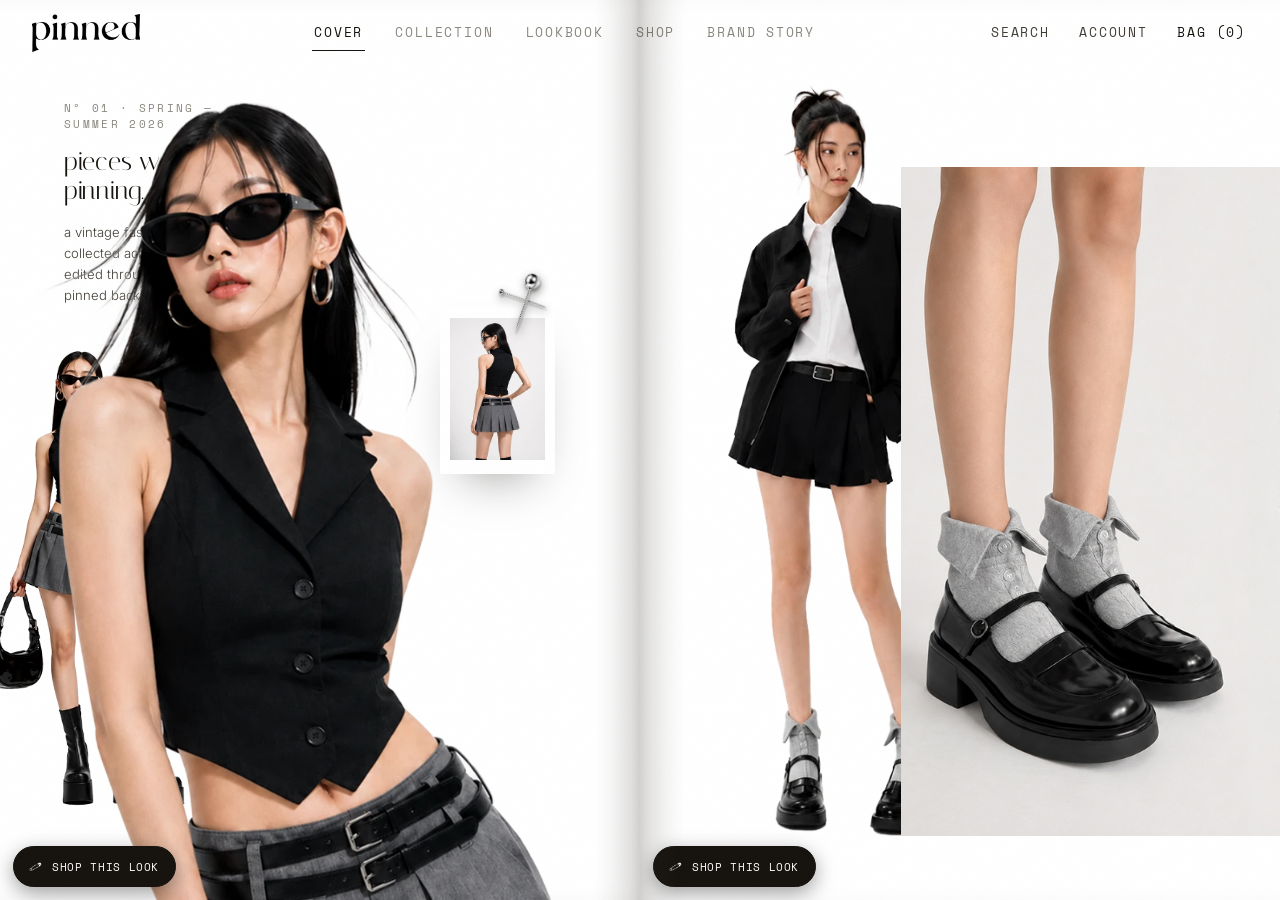
==== commit c1046dc0: "Remove trailing blank pages; fix companion spread hiding the model shot - Delete the two reserved em" ====
--- a/index.html
+++ b/index.html
@@ -18,17 +18,22 @@
     <a class="wordmark" href="#" id="goCover" aria-label="pinned — home">
       <img src="assets/img/pinned%20logo%201.svg" alt="pinned" />
     </a>
-    <nav class="gnb" id="gnb" aria-label="primary">
-      <button data-spread="0">cover</button>
-      <button data-spread="1">collection</button>
-      <button data-spread="2">lookbook</button>
-      <button data-spread="3">shop</button>
-      <button data-spread="4">brand story</button>
-    </nav>
-    <div class="mast-right">
-      <button class="mast-tool" id="navSearch">search</button>
-      <a class="mast-tool" id="navAccount" href="login.html">account</a>
-      <button class="mast-tool bag" id="openBoard" aria-haspopup="dialog">bag (<span id="boardCount">0</span>)</button>
+    <button class="hamburger" id="hamburgerBtn" aria-label="open menu" aria-expanded="false" aria-controls="mastheadNav">
+      <span></span><span></span><span></span>
+    </button>
+    <div class="masthead-nav" id="mastheadNav">
+      <nav class="gnb" id="gnb" aria-label="primary">
+        <button data-spread="0">cover</button>
+        <button data-spread="1">collection</button>
+        <button data-spread="2">lookbook</button>
+        <button data-spread="3">shop</button>
+        <button data-spread="4">brand story</button>
+      </nav>
+      <div class="mast-right">
+        <button class="mast-tool" id="navSearch">search</button>
+        <a class="mast-tool" id="navAccount" href="login.html">account</a>
+        <button class="mast-tool bag" id="openBoard" aria-haspopup="dialog">bag (<span id="boardCount">0</span>)</button>
+      </div>
     </div>
   </header>
 
@@ -100,6 +105,7 @@
     <div class="page-face lookbook-page">
       <div class="lookbook-hero">
         <img id="lookbookHeroImg" src="" alt="" />
+        <img id="lookbookHeroFull" class="lookbook-hero-full" src="" alt="" aria-hidden="true" />
       </div>
       <div class="lookbook-info">
         <div class="lookbook-kicker-row">
@@ -120,6 +126,7 @@
 
     <!-- P5 · every photographed angle, laid out flat, plus the detail crops -->
     <div class="page-face lookbook-angles-page">
+      <div class="lookbook-jump" id="lookbookJump"></div>
       <div class="lookbook-angles-row" id="lookbookAnglesRow"></div>
       <div class="lookbook-details">
         <p class="lookbook-details-heading">details</p>
@@ -162,7 +169,7 @@
 
     <!-- P9 · brand story — copy -->
     <div class="page-face pad">
-      <p class="kicker">brand story</p>
+      <p class="kicker story-kicker">brand story</p>
       <p class="story-lede">PINNED는 매 시즌 서로 잘 어울리는 아이템을 골라,<br>하나의 룩으로 소개하는 패션 아카이브입니다.</p>
       <p class="story-lede">좋아하는 아이템을 모아,<br>오래 기억하고 싶은 하나의 룩으로 남깁니다.</p>
       <div class="story-tagline">
@@ -171,12 +178,6 @@
         <img class="story-tagline-pin" src="assets/img/pin%202.webp" alt="" aria-hidden="true" />
       </div>
     </div>
-
-    <!-- P10 · (reserved) -->
-    <div class="page-face pad"></div>
-
-    <!-- P11 · (reserved) -->
-    <div class="page-face pad"></div>
 
   </div>
 
--- a/assets/css/styles.css
+++ b/assets/css/styles.css
@@ -86,6 +86,46 @@
 .mast-tool.bag { color: var(--ink); }
 .board-count { font-variant-numeric: tabular-nums; }
 
+/* mobile menu — .masthead-nav is `display:contents` on desktop so gnb and
+   mast-right keep participating directly in the masthead's flex layout;
+   on mobile it becomes a real full-screen overlay toggled by .hamburger */
+.masthead-nav { display: contents; }
+.hamburger { display: none; }
+
+@media (max-width: 820px) {
+  .hamburger {
+    display: flex; flex-direction: column; justify-content: center; align-items: flex-end; gap: 5px;
+    width: 32px; height: 32px; background: none; border: none; cursor: pointer; position: relative; z-index: 950;
+  }
+  .hamburger span { display: block; width: 100%; height: 1.5px; background: var(--ink); transition: transform .3s var(--ease), opacity .3s var(--ease); }
+  .hamburger[aria-expanded="true"] span:nth-child(1) { transform: translateY(6.5px) rotate(45deg); }
+  .hamburger[aria-expanded="true"] span:nth-child(2) { opacity: 0; }
+  .hamburger[aria-expanded="true"] span:nth-child(3) { transform: translateY(-6.5px) rotate(-45deg); }
+
+  /* .masthead itself uses mix-blend-mode: multiply so the wordmark reads
+     over any photo beneath it — but that blend applies to this whole
+     subtree, so a solid white menu panel nested inside it still shows
+     the page through as if it were transparent. Reset it on .masthead
+     while the menu is open (harmless — the full-screen panel covers it). */
+  .masthead.menu-open { mix-blend-mode: normal; }
+
+  .masthead-nav {
+    display: flex; flex-direction: column; align-items: center; justify-content: center; gap: 2.4rem;
+    position: fixed; inset: 0; z-index: 900; background: var(--paper);
+    transform: translateX(100%); transition: transform .4s var(--ease); pointer-events: none;
+  }
+  .masthead-nav.open { transform: translateX(0); pointer-events: auto; }
+  .masthead-nav .gnb { flex-direction: column; gap: 1.7rem; }
+  .masthead-nav .gnb button {
+    font-size: 1.05rem; color: var(--ink-soft); padding: .6rem 1.4rem; border-radius: 100px; border-bottom: none;
+  }
+  .masthead-nav .gnb button:hover, .masthead-nav .gnb button:active { color: var(--ink); background: var(--paper-edge); }
+  .masthead-nav .gnb button.active { background: var(--paper-edge); }
+  .masthead-nav .mast-right { flex-direction: column; align-items: center; gap: 1.3rem; }
+  .masthead-nav .mast-tool { padding: .6rem 1.4rem; border-radius: 100px; border-bottom: none; }
+  .masthead-nav .mast-tool:hover, .masthead-nav .mast-tool:active { background: var(--paper-edge); }
+}
+
 /* =====================================================================
    BOOK — sticky stage + tall scroll track drive the page turns
    ===================================================================== */
@@ -158,8 +198,11 @@
    flush to the outer screen edge; a small inset only on the spine side
    so the photo doesn't crowd the book's centre fold. */
 .page-face.collection-page { padding: 0; justify-content: flex-start; }
-.collection-shot { margin: 0; width: 100%; height: 100%; overflow: hidden; }
-.collection-shot img { width: 100%; height: 100%; object-fit: cover; object-position: center 15%; display: block; }
+.collection-shot { position: relative; margin: 0; width: 100%; height: 100%; overflow: hidden; }
+/* direct-child combinator, not a descendant selector — the shop-the-look
+   popup gets appended inside this container too, and a plain descendant
+   selector here was blowing its thumbnail/pin images up to fill the frame */
+.collection-shot > img { width: 100%; height: 100%; object-fit: cover; object-position: center 15%; display: block; }
 
 .page-base.right .collection-page,
 .leaf-face.front .collection-page { padding-left: clamp(2rem, 6vw, 4rem); }
@@ -186,7 +229,7 @@
 .cover-left { display: flex; flex-direction: column; width: 34%; flex: none; min-height: 0; }
 .cover-left .cover-title { font-size: clamp(1.4rem, 2vw, 1.8rem); }
 .cover-left .cover-full-shot { margin-top: 1rem; margin-left: -6rem; flex: 1; min-height: 0; align-self: flex-start; width: auto; aspect-ratio: 315 / 662; }
-.cover-full-shot img { width: 100%; height: 100%; object-fit: cover; display: block; }
+.cover-full-shot > img { width: 100%; height: 100%; object-fit: cover; display: block; }
 
 .cover-right { position: relative; flex: 1; min-height: 0; min-width: 0; display: flex; justify-content: flex-end; }
 .cover-big-shot {
@@ -194,14 +237,14 @@
   height: calc(100% + clamp(2rem, 5vw, 5rem));
   margin: 0 calc(-1 * clamp(2rem, 5vw, 5.5rem) + 5.5rem) calc(-1 * clamp(2rem, 5vw, 5rem)) 0;
 }
-.cover-big-shot img { width: 100%; height: 100%; object-fit: cover; object-position: center top; display: block; }
+.cover-big-shot > img { width: 100%; height: 100%; object-fit: cover; object-position: center top; display: block; }
 
 .cover-back-shot {
   position: absolute; z-index: 6; top: 26%; right: -6%; width: 36%;
   background: #fff; padding: 10px 10px 14px; border-radius: 1px;
   box-shadow: 0 24px 50px -26px rgba(23,20,15,.5);
 }
-.cover-back-shot img { width: 100%; height: auto; display: block; }
+.cover-back-shot > img { width: 100%; height: auto; display: block; }
 .cover-back-shot img.cover-back-pin {
   position: absolute; z-index: 1; top: -2rem; left: 73%; width: 3rem; height: auto;
   transform: translateX(-50%) rotate(-14deg);
@@ -215,12 +258,16 @@
   display: flex; align-items: flex-end; gap: 1.6rem;
 }
 .mag-model-shot { margin: 0 0 0 1.5rem; height: 100%; min-height: 0; width: auto; aspect-ratio: 250 / 867; flex: none; }
-.mag-model-shot img { width: 90%; height: 100%; object-fit: contain; object-position: bottom; display: block; }
+.mag-model-shot > img { width: 90%; height: 100%; object-fit: contain; object-position: bottom; display: block; }
 .mag-close-shot {
-  position: absolute; z-index: 2; top: 0; right: calc(-1 * clamp(2rem, 5vw, 5.5rem)); margin: 0;
-  height: 100%; min-height: 0; width: auto; aspect-ratio: 491 / 867;
-}
-.mag-close-shot img { width: 100%; height: 100%; object-fit: cover; object-position: top; display: block; }
+  /* height:100% made this wide enough to overlap and hide most of the
+     model shot beside it (confirmed on an actual 1440px screen — only a
+     sliver of the model was visible). Shrinking it + bottom-aligning
+     keeps both grounded on the same baseline with a clear gap between. */
+  position: absolute; z-index: 2; bottom: 0; right: calc(-1 * clamp(2rem, 5vw, 5.5rem)); margin: 0;
+  height: 80%; min-height: 0; width: auto; aspect-ratio: 491 / 867;
+}
+.mag-close-shot > img { width: 100%; height: 100%; object-fit: cover; object-position: top; display: block; }
 
 .tagline.big { font-size: clamp(2rem, 4.6vw, 3.4rem); line-height: 1.02; font-style: normal; }
 .tagline.big em { font-style: normal; color: var(--blush-deep); }
@@ -277,7 +324,11 @@
   column-gap: clamp(1rem, 3vw, 2rem); row-gap: 1rem;
 }
 .lookbook-hero { grid-column: 1; grid-row: 1; position: relative; min-height: 0; display: flex; align-items: center; justify-content: center; }
-.lookbook-hero img { height: 100%; width: auto; max-width: 100%; object-fit: contain; }
+/* direct-child, not descendant — same reasoning as .collection-shot > img */
+.lookbook-hero > img { height: 100%; width: auto; max-width: 100%; object-fit: contain; }
+/* desktop already shows the full body via the contain-fit hero image
+   above — this inset is only needed once mobile crops that hero to cover */
+.lookbook-hero-full { display: none; }
 
 .lookbook-info { grid-column: 2; grid-row: 1; display: flex; flex-direction: column; justify-content: center; gap: 1.1rem; padding: 0 .4rem 0 0; }
 .lookbook-kicker-row { display: flex; align-items: center; gap: .5rem; }
@@ -306,6 +357,14 @@
 
 /* lookbook-angles-page: every photographed angle laid out flat, no drag */
 .lookbook-angles-page { display: flex; flex-direction: column; padding: clamp(1.2rem, 2.6vw, 2rem); gap: 1rem; }
+.lookbook-jump { display: flex; gap: 1.3rem; justify-content: center; margin-bottom: .4rem; }
+.lookbook-jump-item {
+  font-family: var(--mono); font-size: .68rem; letter-spacing: .1em; text-transform: uppercase;
+  background: none; border: none; padding: .3rem .2rem; color: var(--muted); cursor: pointer;
+  border-bottom: 1px solid transparent; transition: color .25s var(--ease), border-color .25s var(--ease);
+}
+.lookbook-jump-item:hover { color: var(--ink); }
+.lookbook-jump-item.active { color: var(--ink); border-color: var(--ink); }
 .lookbook-angles-row { flex: 1; display: flex; min-height: 0; }
 .lookbook-angle-item {
   flex: 1; min-width: 0; display: flex; flex-direction: column; align-items: center; justify-content: flex-end;
@@ -326,6 +385,81 @@
 .lookbook-detail-crop { position: relative; aspect-ratio: 1/1; overflow: hidden; background: var(--paper-edge); }
 .lookbook-detail-crop img { position: absolute; width: 100%; height: 100%; object-fit: cover; }
 .lookbook-detail-label { font-family: var(--sans); font-size: .74rem; letter-spacing: .01em; color: var(--ink); text-align: center; }
+
+/* =====================================================================
+   SHOP-THE-LOOK — one fixed-corner "shop this look" badge per photo
+   (not per-garment hotspots — guessing exact garment coordinates on a
+   photo was fragile). Opens a popup listing the whole set with one
+   "add all" action.
+   ===================================================================== */
+.shop-set-pin {
+  /* bottom-left, not bottom-right — the lookbook hero already keeps a
+     full-body inset thumbnail pinned to the bottom-right on mobile.
+     Solid ink fill (not a light/translucent pill) so it reads clearly
+     against any photo — light dress, dark dress, busy background.
+     z-index high enough to clear the cover spread's own stacked photos
+     (cover-big-shot/cover-back-shot use z-index up to 7). */
+  position: absolute; left: .8rem; bottom: .8rem; z-index: 50;
+  display: flex; align-items: center; gap: .45rem;
+  padding: .6rem 1rem .6rem .7rem; border-radius: 100px;
+  background: var(--ink); border: 1px solid var(--ink);
+  cursor: pointer; box-shadow: 0 6px 20px rgba(0, 0, 0, .38);
+  font-family: var(--mono); font-size: .66rem; letter-spacing: .06em; text-transform: uppercase; color: var(--paper);
+  animation: setPinPulse 2.4s ease-in-out infinite;
+}
+.shop-set-pin img { width: 20px; height: 20px; object-fit: contain; display: block; pointer-events: none; filter: brightness(0) invert(1); }
+.shop-set-pin.is-open { background: var(--paper); color: var(--ink); animation: none; }
+.shop-set-pin.is-open img { filter: none; }
+@keyframes setPinPulse {
+  0%, 100% { box-shadow: 0 6px 20px rgba(0, 0, 0, .38), 0 0 0 0 rgba(23, 20, 15, .35); }
+  50% { box-shadow: 0 6px 20px rgba(0, 0, 0, .38), 0 0 0 8px rgba(23, 20, 15, 0); }
+}
+
+/* popup is a centered card over the whole photo, not a tooltip pinned to
+   the corner badge — with a real list (image/name/price/pin per row)
+   there's no cramped-corner layout that can hold it. */
+.shop-set-popup { position: absolute; inset: 0; z-index: 51; }
+.shop-set-scrim { position: absolute; inset: 0; }
+.shop-set-card {
+  position: absolute; left: 50%; top: 50%; transform: translate(-50%, -50%);
+  width: 90%; max-width: min(400px, 92vw); max-height: 88%; box-sizing: border-box;
+  background: var(--paper); border-radius: 12px; box-shadow: 0 24px 60px -16px rgba(0, 0, 0, .55);
+  padding: 1.3rem 1.3rem 1.1rem; display: flex; flex-direction: column;
+}
+.shop-set-close {
+  position: absolute; top: .6rem; right: .6rem; width: 34px; height: 34px; border-radius: 50%;
+  background: none; border: none; font-size: 1.5rem; line-height: 1; color: var(--ink-soft); cursor: pointer;
+}
+.shop-set-popup-heading {
+  font-family: var(--mono); font-size: .7rem; letter-spacing: .06em; text-transform: uppercase;
+  color: var(--muted); margin: 0 1.8rem 1rem 0;
+}
+.shop-set-popup-list { display: flex; flex-direction: column; gap: 1rem; overflow-y: auto; margin-bottom: 1.1rem; }
+.shop-set-row { display: flex; align-items: center; gap: .9rem; }
+.shop-set-row-thumb { flex: none; width: 72px; height: 92px; object-fit: cover; border-radius: 5px; background: var(--paper-edge); }
+.shop-set-row-info { flex: 1; min-width: 0; }
+.shop-set-row-name {
+  font-family: var(--sans); font-size: 1rem; color: var(--ink); margin: 0 0 .3rem; line-height: 1.3;
+}
+.shop-set-row-price { font-family: var(--mono); font-size: .78rem; color: var(--ink-soft); margin: 0; }
+.shop-set-row-pin {
+  flex: none; width: 40px; height: 40px; border-radius: 50%;
+  display: flex; align-items: center; justify-content: center; overflow: hidden;
+  background: var(--paper-edge); border: 1px solid var(--hair); cursor: pointer; padding: 0;
+}
+.shop-set-row-pin img { flex: none; width: 20px; height: 20px; object-fit: contain; }
+.shop-set-row-pin.pinned { background: var(--ink); border-color: var(--ink); }
+.shop-set-row-pin.pinned img { filter: brightness(0) invert(1); }
+.shop-set-popup-foot {
+  display: flex; align-items: center; justify-content: space-between; gap: .8rem;
+  padding-top: 1rem; border-top: 1px solid var(--hair);
+}
+.shop-set-popup-total { font-family: var(--mono); font-size: .95rem; color: var(--ink); }
+.shop-set-popup-foot button.solid {
+  flex: none;
+  font-family: var(--mono); font-size: .7rem; letter-spacing: .08em; text-transform: uppercase;
+  padding: .65rem 1.3rem; border-radius: 100px; border: none; background: var(--ink); color: var(--paper); cursor: pointer;
+}
 
 /* caption deliberately breaks past the photo frame's edge, overlapping the boundary */
 .hero-vcaption.break-frame {
@@ -345,6 +479,7 @@
 .story-photo-page { padding: clamp(1.2rem, 2.6vw, 2rem); }
 .story-photo { flex: 1; min-height: 0; margin: 0; }
 .story-photo img { width: 100%; height: 100%; object-fit: cover; object-position: center 25%; display: block; }
+.story-kicker { font-size: clamp(.85rem, 2vw, 1rem); letter-spacing: .22em; color: var(--ink); font-weight: 600; margin-bottom: 1.2rem; }
 .story-lede { font-family: var(--serif); font-size: 1.4rem; color: var(--ink-soft); line-height: 1.5; margin: 0 0 1.8rem; max-width: 34ch; }
 .story-tagline { position: relative; margin: 1rem 0 1.8rem; width: fit-content; }
 .story-tagline p {
@@ -367,7 +502,33 @@
 }
 .shop-filter .count { font-family: var(--mono); color: var(--muted); }
 .shop-filter.active { color: var(--ink); font-weight: 600; }
+
+body.mode-scroll .shop-filters {
+  flex-direction: row; flex-wrap: nowrap; gap: 1.1rem; align-items: center; min-height: 1.9rem;
+  /* overflow-x:auto forces overflow-y to auto too (mixing visible with a
+     non-visible axis isn't allowed) — without min-height, that auto-height
+     scroll container collapses to near 0 instead of sizing to its content */
+  overflow-x: auto; overflow-y: visible;
+  -webkit-overflow-scrolling: touch; padding-bottom: .3rem;
+}
+body.mode-scroll .shop-filter {
+  width: auto; flex: none;
+  font-size: .78rem; white-space: nowrap; padding: .2rem .1rem; line-height: 1.3;
+}
+body.mode-scroll .shop-filter .count { display: none; }
 .shop-filter:hover { color: var(--ink); }
+
+body.mode-scroll .shop-title { margin: .4rem 0 .4rem; text-align: center; }
+body.mode-scroll .shop-filter-groups { margin-top: .3rem; }
+body.mode-scroll .shop-filter-group-head { padding: .3rem 0; }
+body.mode-scroll .shop-grid {
+  flex: none; min-height: auto;
+  grid-template-rows: none; grid-auto-rows: auto;
+  margin-top: .5rem; gap: 1.1rem 1.4rem;
+}
+body.mode-scroll .shop-item { height: auto; min-height: 0; }
+body.mode-scroll .shop-item .pinned-photo { flex: none; aspect-ratio: 3/3.3; }
+body.mode-scroll .shop-pagination { margin-top: .3rem; }
 
 .shop-filter-groups { display: flex; flex-direction: column; margin-top: 1.3rem; border-top: 1px solid var(--hair); }
 .shop-filter-group { border-bottom: 1px solid var(--hair); }
@@ -592,24 +753,139 @@
 .toast.show { opacity: 1; transform: translateX(-50%) translateY(0); }
 
 /* =====================================================================
-   SCROLL MODE (mobile / reduced motion) — plain vertical spreads
-   ===================================================================== */
-body.mode-scroll #pageSource { display: block !important; }
+   SCROLL MODE (mobile / reduced motion) — one page per swipe, horizontal,
+   same "flip through it" feel as desktop but as a native scroll-snap
+   carousel instead of a 3D transform (lighter, no touch-drag math needed)
+   ===================================================================== */
+body.mode-scroll { overflow: hidden; height: 100vh; }
+body.mode-scroll #pageSource { display: flex !important; }
+/* donor page after its content's been merged onto the facing page (see
+   mergeIntoNext in app.js) — collapse to nothing so swiping skips it */
+body.mode-scroll .page-face.page-merged-away {
+  flex: 0 0 0; width: 0; padding: 0; overflow: hidden; scroll-snap-align: none;
+}
 body.mode-scroll .book-scroll, body.mode-scroll .book-ui { display: none; }
 body.mode-scroll #pageSource {
-  max-width: 640px; margin: 0 auto; padding: 4.5rem 1rem 3rem;
+  max-width: none; margin: 0; padding: 0;
+  width: 100vw; height: 100vh;
+  overflow-x: auto; overflow-y: hidden;
+  scroll-snap-type: x mandatory; -webkit-overflow-scrolling: touch;
 }
 body.mode-scroll .page-face {
-  position: relative; height: auto; min-height: 78vh;
-  background: var(--paper); border-radius: 3px; margin-bottom: 1.1rem;
-  box-shadow: 0 20px 44px -30px rgba(60,54,45,.5);
-  padding: clamp(1.6rem, 6vw, 2.4rem);
-}
-body.mode-scroll .plates-page { min-height: 90vh; }
+  position: relative; flex: 0 0 100vw; width: 100vw; height: 100vh;
+  scroll-snap-align: start; scroll-snap-stop: always;
+  overflow-x: hidden; overflow-y: auto; -webkit-overflow-scrolling: touch;
+  background: var(--paper); border-radius: 0; margin: 0; box-shadow: none;
+  padding: clamp(5.6rem, 15vw, 6.4rem) clamp(1.2rem, 5vw, 1.6rem) 2.4rem;
+  box-sizing: border-box;
+}
+body.mode-scroll .plates-page,
+body.mode-scroll .story-photo-page { height: 100vh; }
+/* full-bleed photo pages: the generic .page-face padding above (needed
+   for text pages, to clear the fixed masthead) otherwise overrides these
+   pages' padding:0 and leaves blank gutters around the cropped photo —
+   the masthead already blends over photos via mix-blend-mode, so these
+   can safely run edge-to-edge under it instead. */
+body.mode-scroll .page-face.collection-page { padding: 0; }
 body.mode-scroll .plates-page .pinned-photo:first-of-type { width: 72%; }
 body.mode-scroll .plates-page .pinned-photo.offset { width: 60%; }
-body.mode-scroll .story-photo-page { min-height: 80vh; }
 body.mode-scroll .archive-wall { height: auto; max-height: none; overflow: visible; }
+
+/* the cover spread's desktop layout leans on negative margins and
+   absolutely-positioned overlaps tuned for a wide two-page spread —
+   none of that fits a narrow phone screen. Keep all three photos but
+   as two side-by-side columns (like the desktop split), sized so the
+   whole page fills one view with no scrolling needed. */
+body.mode-scroll .cover-split { flex-direction: row; gap: .8rem; align-items: flex-start; margin-top: .5rem; }
+body.mode-scroll .cover-left { width: 44%; }
+body.mode-scroll .cover-left .cover-full-shot {
+  margin: 0; width: 100%; max-width: none; aspect-ratio: 315/662; align-self: center;
+}
+body.mode-scroll .cover-right {
+  flex: none; min-height: auto; width: 54%;
+  flex-direction: column; align-items: center; justify-content: flex-start; margin-top: 0; gap: 1.2rem;
+}
+body.mode-scroll .cover-big-shot {
+  height: auto; width: 100%; max-width: none; margin: 0; aspect-ratio: 646/995;
+}
+body.mode-scroll .cover-back-shot {
+  position: relative; top: auto; right: auto; width: 88%; max-width: none; margin: 0;
+}
+body.mode-scroll .mag-stage {
+  flex: none; min-height: auto; min-width: 0;
+  flex-direction: row; align-items: center; justify-content: center;
+  margin-top: 0; gap: 1.3rem;
+}
+body.mode-scroll .mag-model-shot {
+  flex: none; margin: 0; width: 52%; max-width: 215px; height: auto; aspect-ratio: 250/867;
+}
+body.mode-scroll .mag-model-shot > img { width: 100%; }
+body.mode-scroll .mag-close-shot {
+  flex: none; position: relative; top: auto; right: auto; bottom: auto;
+  width: 52%; max-width: 215px; height: auto; aspect-ratio: 491/867;
+}
+
+/* lookbook picker: desktop's two-column grid (hero | info, filmstrip
+   below both) is too cramped as two ~160px-wide columns on a phone —
+   stack it into one column that fills exactly one screen instead. the
+   hero shot is a tall full-body photo, so sizing it by height (like
+   desktop) left it a sliver ~94px wide; crop it to fill the full width
+   instead so the model is actually visible. */
+body.mode-scroll .lookbook-page { display: flex; flex-direction: column; gap: .5rem; }
+body.mode-scroll .lookbook-hero {
+  flex: none; width: 100%; height: auto; aspect-ratio: 3/4.1; grid-column: auto; grid-row: auto;
+}
+body.mode-scroll #lookbookHeroImg {
+  /* source photos have almost no headroom above the hair (~0.5% of
+     image height) — any positive top-crop here cuts into the head */
+  height: 100%; width: 100%; object-fit: cover; object-position: center top;
+}
+/* the cropped hero above loses the full silhouette (a problem for a
+   one-piece dress where the length IS the product) — a small corner
+   inset restores it, echoing the cover page's own big-shot + back-shot
+   pairing already used elsewhere in the site. */
+body.mode-scroll .lookbook-hero-full {
+  /* no card/background/shadow — just the photo itself, floating directly
+     on the hero */
+  display: block; position: absolute; right: .7rem; bottom: .7rem; z-index: 2;
+  height: 48%; width: auto; max-width: 32%; object-fit: contain;
+}
+body.mode-scroll .lookbook-info {
+  flex: none; grid-column: auto; grid-row: auto; gap: .35rem; justify-content: flex-start;
+}
+body.mode-scroll .lookbook-name { font-size: 1.4rem; }
+body.mode-scroll .lookbook-rule { margin: .1rem 0; }
+body.mode-scroll .lookbook-desc { font-size: .78rem; line-height: 1.4; }
+body.mode-scroll .lookbook-specs { gap: .3rem; }
+/* the photo filmstrip shrinks each look's thumbnail to an unreadable
+   ~70px square on a phone — T1 call: drop the photos, keep it as a plain
+   numbered tab row (matching the .lookbook-jump pattern on the angles
+   page) and give the reclaimed height back to the hero shot instead. */
+body.mode-scroll .lookbook-filmstrip {
+  flex: none; height: auto; grid-column: auto; grid-row: auto;
+  align-items: center; justify-content: center; gap: 1.4rem;
+}
+body.mode-scroll .lookbook-filmstrip-item {
+  flex: none; height: auto; opacity: 1; overflow: visible;
+  padding: .3rem .2rem; border-bottom: 1px solid transparent;
+}
+body.mode-scroll .lookbook-filmstrip-item img { display: none; }
+body.mode-scroll .lookbook-filmstrip-item.is-active { border-bottom-color: var(--ink); }
+body.mode-scroll .lookbook-filmstrip-item.is-active .lookbook-filmstrip-num { color: var(--ink); }
+body.mode-scroll .lookbook-filmstrip-num {
+  position: static; font-size: .8rem; letter-spacing: .1em; color: var(--muted);
+}
+
+/* brand story: the merged photo+copy page sized the photo by flex:1
+   leftover space, which shrank to a squashed 337x245 sliver once the
+   desktop-sized lede text (1.4rem, wrapping to 4+ short lines) ate the
+   rest of the budget. Crop the photo to a proper portrait ratio and
+   scale the copy down so both fit one screen without a bad crop. */
+body.mode-scroll .story-photo { flex: none; width: 100%; height: auto; aspect-ratio: 3/3.54; }
+body.mode-scroll .story-kicker { margin: 1.5rem 0 .6rem; }
+body.mode-scroll .story-lede { font-size: 1rem; line-height: 1.6; margin-bottom: 1rem; }
+body.mode-scroll .story-tagline { margin: .6rem 0 1rem; }
+body.mode-scroll .story-tagline p { font-size: .76rem; }
 
 @media (max-width: 640px) {
   .mast-issue { display: none; }
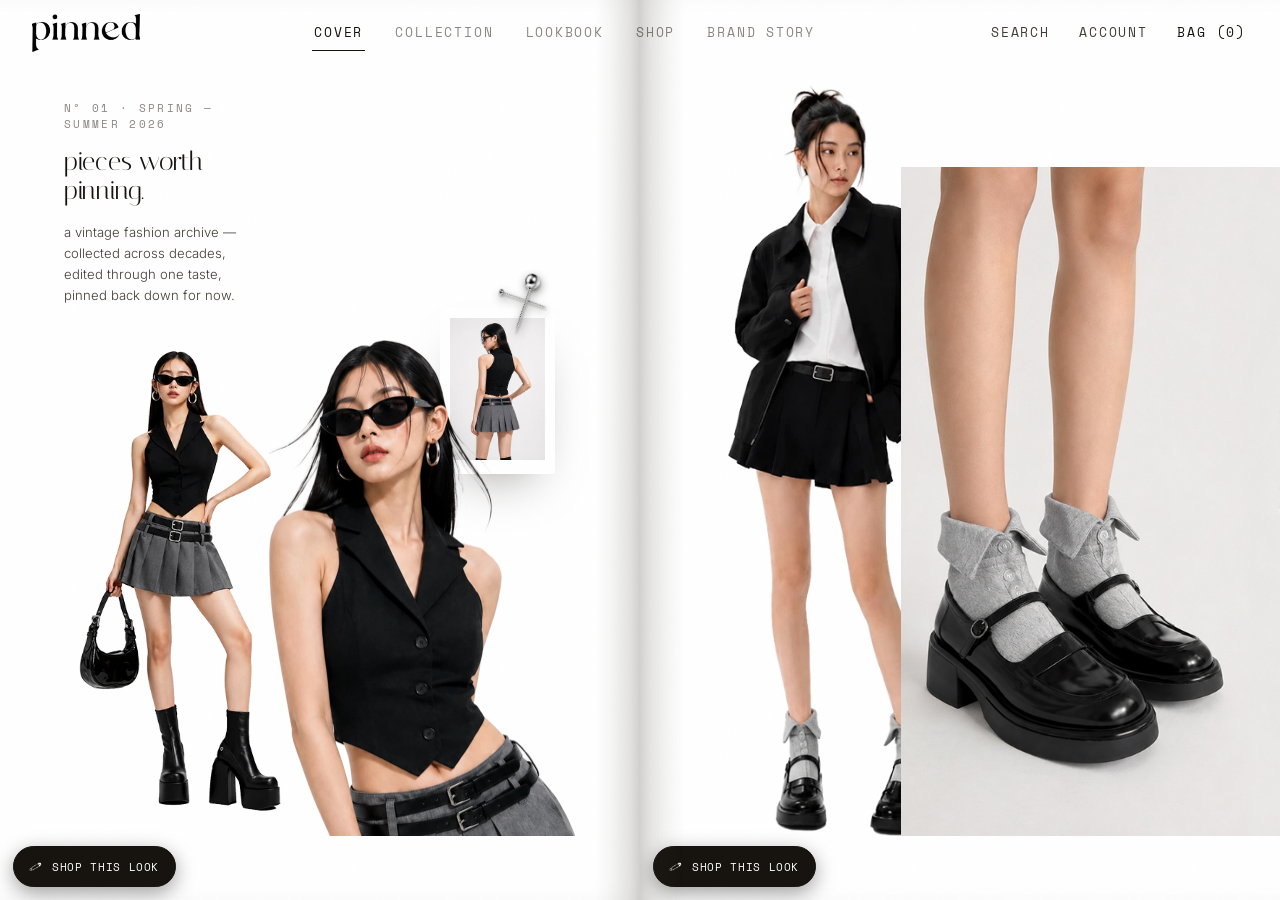
==== commit 7468cc3c: "Add required size selection to product detail; trim companion set - Product detail overlay now shows" ====
--- a/index.html
+++ b/index.html
@@ -198,6 +198,10 @@
         <p class="detail-era" id="detailEra"></p>
         <p class="detail-note" id="detailNote"></p>
         <dl class="detail-specs" id="detailSpecs"></dl>
+        <div class="detail-size">
+          <p class="detail-size-label">size</p>
+          <div class="size-select" id="detailSizeSelect"></div>
+        </div>
         <div class="detail-foot">
           <span class="detail-price" id="detailPrice"></span>
           <div class="detail-actions">
--- a/assets/css/styles.css
+++ b/assets/css/styles.css
@@ -24,7 +24,7 @@
 }
 
 * { box-sizing: border-box; }
-html { scroll-behavior: auto; }
+html { scroll-behavior: auto; overflow-x: hidden; }
 body {
   margin: 0;
   background: #ffffff;   /* the desk the book sits on */
@@ -137,7 +137,11 @@
 }
 .book {
   position: relative;
-  width: 100vw;
+  /* 100% of body, not 100vw — vw includes a classic (non-overlay) vertical
+     scrollbar's width, which body's own box does not, so 100vw can render
+     a few px wider than the actually-visible area and get clipped/pushed
+     off-screen on the side. */
+  width: 100%;
   height: 100vh;
   perspective: 3000px;
   transform-style: preserve-3d;
@@ -202,7 +206,7 @@
 /* direct-child combinator, not a descendant selector — the shop-the-look
    popup gets appended inside this container too, and a plain descendant
    selector here was blowing its thumbnail/pin images up to fill the frame */
-.collection-shot > img { width: 100%; height: 100%; object-fit: cover; object-position: center 15%; display: block; }
+.collection-shot > img { width: 100%; height: 100%; object-fit: cover; object-position: left 15%; display: block; }
 
 .page-base.right .collection-page,
 .leaf-face.front .collection-page { padding-left: clamp(2rem, 6vw, 4rem); }
@@ -249,6 +253,39 @@
   position: absolute; z-index: 1; top: -2rem; left: 73%; width: 3rem; height: auto;
   transform: translateX(-50%) rotate(-14deg);
   filter: drop-shadow(0 4px 4px rgba(23,20,15,.45));
+}
+
+/* =====================================================================
+   COVER SPREAD — laptop-range fixes only (821-1600px). At wider desktop
+   sizes the base rules above are left exactly as designed; scoping these
+   here instead of editing the base rules means a large monitor keeps the
+   original full-bleed look instead of inheriting a fix tuned for a
+   narrower screen.
+   ===================================================================== */
+@media (min-width: 821px) and (max-width: 1600px) {
+  /* source file is exactly 315x662, matching the aspect-ratio below —
+     the full frame is already shown, nothing is cropped. At this width
+     range the old -6rem bleed pulled it 24px past the page's own left
+     edge (measured on a real 1440px screen), clipping that much off;
+     dropping the bleed here lets the page's padding read as margin
+     instead, without touching how it renders on a wider monitor. */
+  .cover-left .cover-full-shot { margin-left: 0; }
+
+  /* the big shot's dramatic bleed-past-the-page height, at this width
+     range, produces a native-ratio width wide enough to bleed into
+     .cover-left and cover the "pieces worth pinning." title entirely
+     (measured on a real 1440px screen). Driven by WIDTH (vw-based
+     clamp — the actual constraint is horizontal, clearing the title
+     column) with height:auto so the box keeps the photo's own ratio —
+     a vh-based height clamp was tried first but a fixed vh fraction
+     doesn't track the title's own vw-based position, so it still
+     overlapped at some widths in this range (confirmed at 850px). */
+  .cover-big-shot { flex: none; width: clamp(160px, 24vw, 360px); height: auto; max-width: none; aspect-ratio: 615 / 995; align-self: flex-end; margin: 0; }
+  /* pixel-checked: the source file has a solid-black sliver (another
+     figure's sleeve) baked into its own left edge, x=0-30 of 646px —
+     the slightly-narrower aspect-ratio above + object-position:right
+     crops exactly that sliver off instead of showing it at the edge */
+  .cover-big-shot > img { object-position: right top; }
 }
 
 /* right-page companion spread — "summer collection" */
@@ -610,6 +647,19 @@
 .detail-specs { display: grid; grid-template-columns: auto 1fr; gap: .4rem 1rem; margin: 0 0 1.6rem; }
 .detail-specs dt { font-family: var(--mono); font-size: .68rem; letter-spacing: .1em; text-transform: uppercase; color: var(--ink-soft); }
 .detail-specs dd { margin: 0; font-size: .92rem; color: var(--ink); }
+.detail-size { margin: 0 0 1.6rem; }
+.detail-size-label {
+  font-family: var(--mono); font-size: .68rem; letter-spacing: .1em; text-transform: uppercase;
+  color: var(--ink-soft); margin: 0 0 .6rem;
+}
+.size-select { display: flex; flex-wrap: wrap; gap: .5rem; }
+.size-btn {
+  min-width: 42px; padding: .5rem .4rem; border-radius: 4px; border: 1px solid var(--hair);
+  background: none; font-family: var(--mono); font-size: .78rem; color: var(--ink); cursor: pointer;
+}
+.size-btn:hover:not(.disabled) { border-color: var(--ink); }
+.size-btn.active { background: var(--ink); border-color: var(--ink); color: var(--paper); }
+.size-btn.disabled { color: var(--muted); border-color: var(--hair); text-decoration: line-through; cursor: not-allowed; }
 .detail-foot { margin-top: auto; display: flex; justify-content: space-between; align-items: center; gap: 1rem; flex-wrap: wrap; padding-top: 1rem; border-top: 1px solid var(--hair); }
 .detail-price { font-family: var(--mono); font-weight: 700; font-size: 1.5rem; letter-spacing: -.01em; color: var(--ink); }
 .detail-actions { display: flex; gap: .6rem; }
